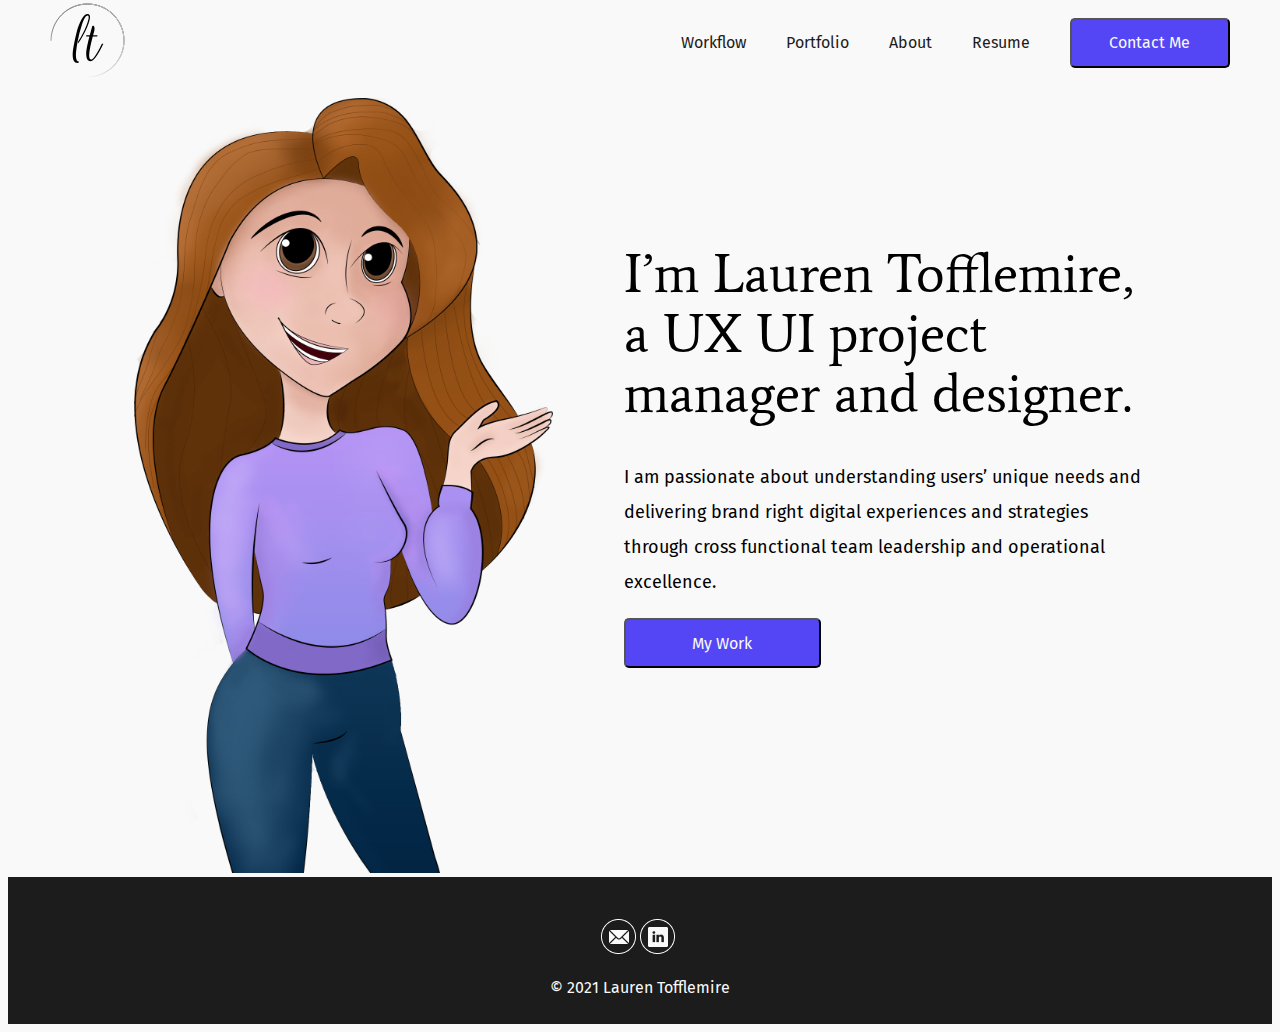
==== index.html @ eb0ae415 "Added Files" ====
<!DOCTYPE HTML>
    <head>
        <title>Lauren Tofflemire Home Page</title>
        <link rel="stylesheet" type="text/css" href="style.css">
        <link href="https://fonts.googleapis.com/css2?family=Fira+Sans:wght@300;400;500;700&family=Montserrat:wght@100;300;400;500;700&display=swap" rel="stylesheet">
        <link href="https://fonts.googleapis.com/css2?family=Average&display=swap" rel="stylesheet">
    </head>
<body class="body">
    <header class="navigation">
        <div class="logo">
            <img src="images/logo1.svg">
        </div>
        <div class="rightNav">
                <a href="workflow">Workflow</a>
                <a href="portfolio">Portfolio</a>
                <a href="about">About</a>
                <a href="resume">Resume</a>
        </div>
        <button class= "contactme"><a href="mailto:lauren.tofflemire@gmail.com">Contact Me</a></button> 
    </header>

    <section class="infoSection">
        <div class="leftside">
            <img class="left_flex_item" src="images/lauren illustrationoutline-short.png" alt="Lauren Illustration" width="419px" height="775px">
        </div>
        <div class="rightside">
            <h1>I’m Lauren Tofflemire, a UX UI project manager and designer.</h1>
            <p class="about">I am passionate about understanding users’ unique needs and delivering brand right digital experiences and strategies through cross functional team leadership and operational excellence.</p> 
            <button class="mywork"><a href="#">My Work</a></button>
        </div>
    </section>

    <div class="footer">
        <div class="icons">
            <a href="mailto:lauren.tofflemire@gmail.com">
                <img alt="Email Icon" src="images/email link.png"
                width="35" height="35">
            </a>
            <a href="https://www.linkedin.com/in/lauren-tofflemire-7a8a6067/">
                <img alt="LinkedIn Icon" src="images/linkedin.png"
                width="35" height="35">
            </a>
        </div>
        <p class="footertext">© 2021 Lauren Tofflemire</p>
    </div>
</body>
---- style.css ----
.body {
    background-color: #F9F9F9;
}

.navigation {
    display: flex;
    background-color: #F9F9F9;
    height: 85px;
    align-items: center;
    top: 0;
    left: 0;
    position: fixed;
    width: 100%;
}

.logo {
    width: 50%;
    background-repeat: no-repeat;
    background-position: left;
    align-items:flex-start;
    margin-left: 50px;
    opacity: 100%;
}

.rightNav {
    display: flex;
    width: 50%;
    font-family: 'Fira Sans', sans-serif;
    justify-content: flex-end;
    align-items: center;
}

.rightNav a {
    text-decoration: none;
    color: #1C1C1C;
    font-size: 16px;
    margin-right: 40px;
}

.rightNav a:hover {
    color: #5446F4;
}

.contactme {
    background-color: #5446F4;
    width: 197px;
    height: 50px;
    justify-content: center;
    align-items: center;
    border-radius: 5px;
    margin-right: 50px;
    opacity: 100%;
}

.contactme:hover {
    background-color: #493DD0;
}

.contactme a {
    color: #F9F9F9;
    justify-content: center;
    text-decoration: none;
    font-size: 16px;
    font-family: 'Fira Sans', sans-serif;
}

.infoSection {
    display: flex;
}

.leftside {
    width: 50%;
    background-repeat: no-repeat;
    background-position: left;
    align-items: flex-start;
    margin-left: 10%;
    margin-top: 90px;
    left: 180px;
    top: 102px;
}

.rightside {
    margin-top: 200px;
    margin-right: 10%;
    width: 50%;
    width: 522px;
    height: 180px;
    left: 60%;
    top: 228px;
}

h1 {
    display: flex;
    width: 522px;
    height: 180px;
    left: 690px;
    top: 228px;
    font-family: 'Average', serif;
    font-size: 54px;
    line-height: 60px;
    font-weight: normal;
    font-style: normal;;
}

.about {
    display: flex;
    font-family: 'Fira Sans', sans-serif;
    font-style: normal;
    font-weight: normal;
    font-size: 18px;
    line-height: 35px;
    width: 522px;
    height: 140px;
    left: 690px;
    top: 454px;
}

.mywork {
    background-color: #5446F4;
    width: 197px;
    height: 50px;
    justify-content: center;
    align-items: center;
    border-radius: 5px;
    margin-right: 50px;
    opacity: 100%;
    left: 690px;
    top: 640px;
}

.mywork a {
    color: #F9F9F9;
    justify-content: center;
    text-decoration: none;
    font-size: 16px;
    font-family: 'Fira Sans', sans-serif;
}

.mywork:hover {
    background-color: #493DD0;
}

.footer {
    display: grid;
    grid-template-rows: 50% 50%;
    grid-template-columns: 100%;
    grid-template-areas:
    "icons"
    "footertext";
    background-color: #1c1c1c;
    align-items: center;
    height: 147px;
    width: 100%;
    position: relative;
}

.icons {
    text-align: center;
    margin-top: 50px;
    margin-right: 4px;
}

.footertext {
    font-family: 'Fira Sans', sans-serif;
    color: #F9F9F9;
    font-family: 14px;
    font-style: normal;
    font-weight: normal;
    text-align: center;
}
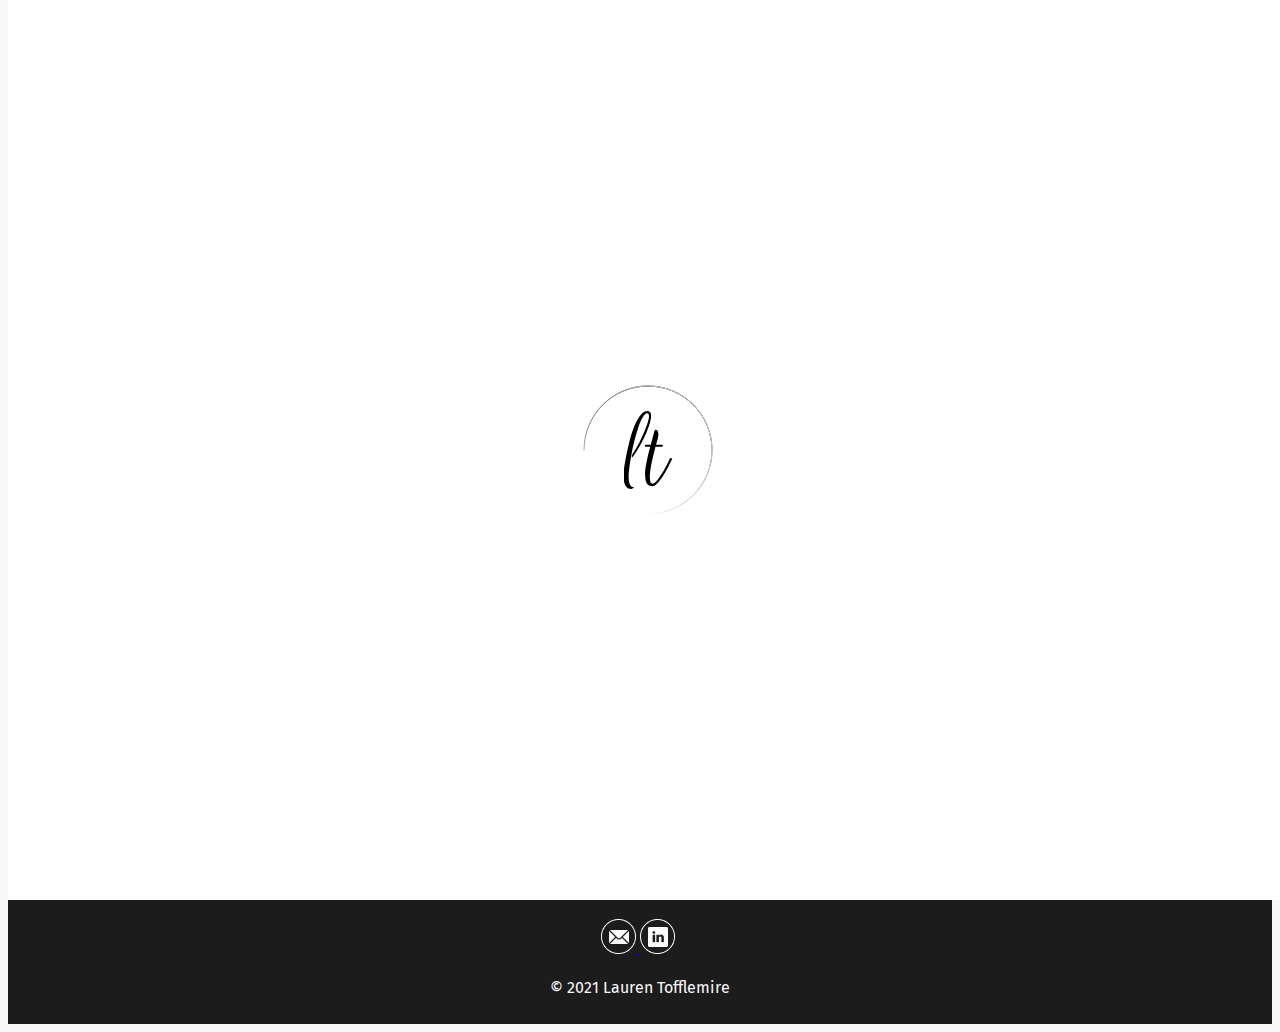
==== commit e71fc791: "more changes" ====
--- a/index.html
+++ b/index.html
@@ -6,19 +6,22 @@
         <link href="https://fonts.googleapis.com/css2?family=Average&display=swap" rel="stylesheet">
     </head>
 <body class="body">
+
+        <!-- Navigation elements here -->
     <header class="navigation">
         <div class="logo">
             <img src="images/logo1.svg">
         </div>
         <div class="rightNav">
                 <a href="workflow">Workflow</a>
-                <a href="portfolio">Portfolio</a>
-                <a href="about">About</a>
+                <a href="../UX_UI_HW_17/mywork.html">Portfolio</a>
+                <a href="../UX_UI_HW_17/aboutme.html">About</a>
                 <a href="resume">Resume</a>
         </div>
         <button class= "contactme"><a href="mailto:lauren.tofflemire@gmail.com">Contact Me</a></button> 
     </header>
-
+   
+    <!-- Body elements here -->
     <section class="infoSection">
         <div class="leftside">
             <img class="left_flex_item" src="images/lauren illustrationoutline-short.png" alt="Lauren Illustration" width="419px" height="775px">
@@ -30,6 +33,7 @@
         </div>
     </section>
 
+     <!-- Footer elements here -->
     <div class="footer">
         <div class="icons">
             <a href="mailto:lauren.tofflemire@gmail.com">
@@ -43,4 +47,14 @@
         </div>
         <p class="footertext">© 2021 Lauren Tofflemire</p>
     </div>
+
+<!--Real Preloader Here-->
+    <div class="containerPreloader">
+        <div class="preloader">
+            <img class="spinCircle" src="images/loadingcircle.svg">
+            <img class="initials" src="images/loadinginitials.svg">
+        </div>
+    </div>
+      <script src="https://ajax.googleapis.com/ajax/libs/jquery/3.4.1/jquery.min.js"></script>
+      <script src="js/homeindex.js"></script>
 </body>--- a/style.css
+++ b/style.css
@@ -101,7 +101,7 @@
     font-size: 54px;
     line-height: 60px;
     font-weight: normal;
-    font-style: normal;;
+    font-style: normal;
 }
 
 .about {
@@ -171,4 +171,39 @@
     text-align: center;
 }
 
-
+.containerPreloader {
+    position: fixed;
+    width: 100%;
+    height: 100vh;
+    z-index: 100000;
+    background-color: white;
+    top: 0;
+    display: flex;
+    align-items: center;
+    justify-content: center;
+}
+
+.preloader {
+    display: flex;
+    align-items: center;
+    justify-content: center;
+    flex-direction: column;
+    position: relative;
+  }
+
+  .spinCircle {
+    animation: spin 3s ease;
+  }
+
+  .initials {
+      position: absolute;
+      top: 50%;
+      left: 50%;
+      transform: translate(-50%, -50%);
+  }
+
+  @keyframes spin {
+    0% {transform: rotate(0deg);}
+    50% {transform: rotate(360deg);}
+    100% {transform: rotate(720deg);}
+  }